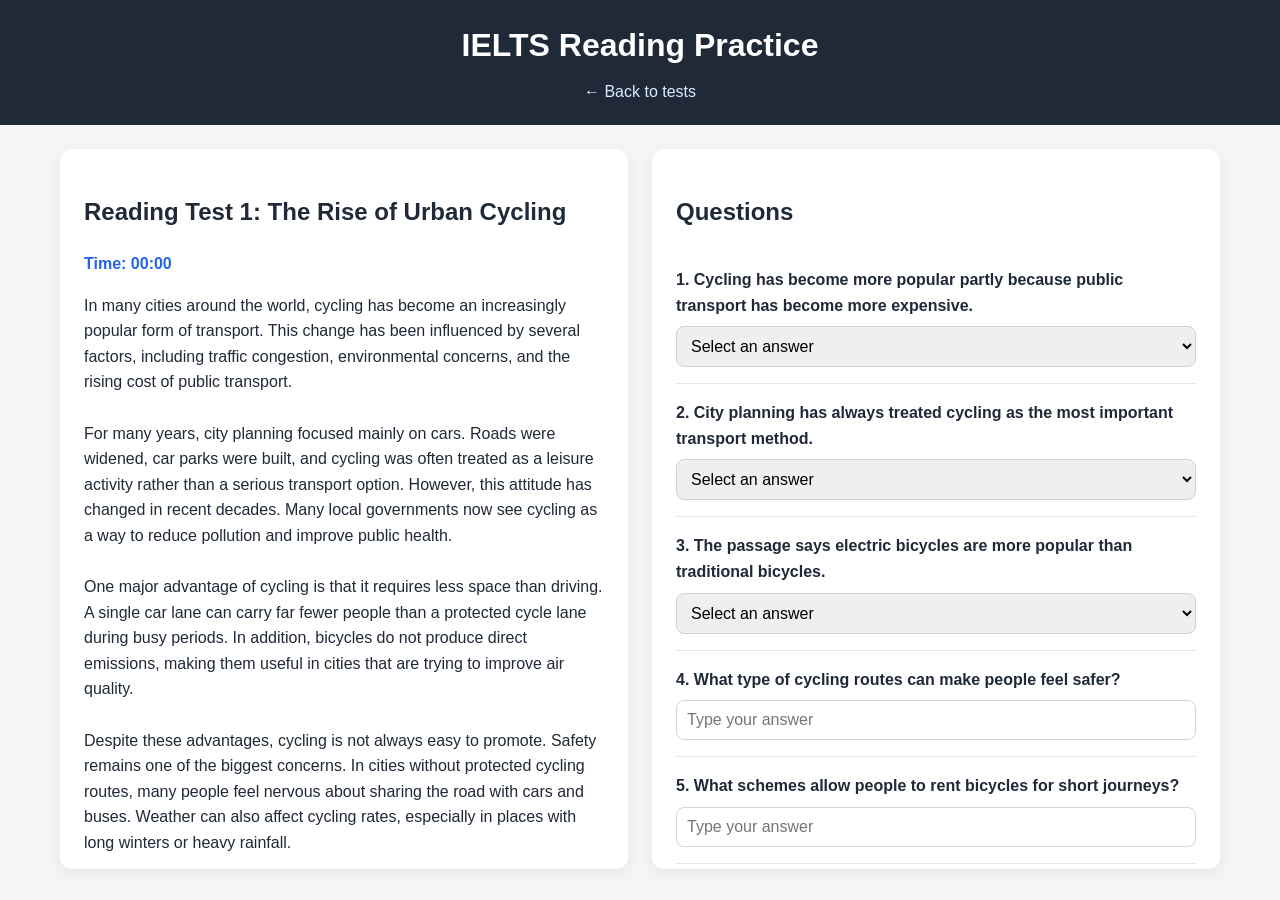
==== test.html @ 067eaa30 "Initial IELTS Reading Website" ====
<!DOCTYPE html>
<html lang="en">
<head>
  <meta charset="UTF-8" />
  <meta name="viewport" content="width=device-width, initial-scale=1.0" />
  <title>Reading Test</title>
  <link rel="stylesheet" href="css/style.css" />
</head>
<body>
  <header class="site-header small-header">
    <h1>IELTS Reading Practice</h1>
    <a href="index.html" class="back-link">← Back to tests</a>
  </header>

  <main class="test-layout">
    <section class="passage-panel card">
      <h2 id="test-title">Loading...</h2>
      <p class="timer">Time: <span id="timer">00:00</span></p>
      <article id="passage" class="passage"></article>
    </section>

    <section class="questions-panel card">
      <h2>Questions</h2>
      <form id="questions-form"></form>
      <button id="submit-btn" class="primary-btn">Submit Answers</button>
      <div id="result" class="result hidden"></div>
    </section>
  </main>

  <script src="js/app.js"></script>
</body>
</html>
---- css/style.css ----
* {
  box-sizing: border-box;
}

body {
  margin: 0;
  font-family: Arial, Helvetica, sans-serif;
  background: #f4f6f8;
  color: #1f2937;
  line-height: 1.6;
}

.site-header {
  background: #1f2937;
  color: white;
  padding: 32px 20px;
  text-align: center;
}

.site-header h1 {
  margin: 0 0 8px;
}

.small-header {
  padding: 20px;
}

.back-link {
  color: #dbeafe;
  text-decoration: none;
}

.container {
  max-width: 900px;
  margin: 32px auto;
  padding: 0 20px;
}

.card {
  background: white;
  border-radius: 12px;
  padding: 24px;
  box-shadow: 0 4px 16px rgba(0, 0, 0, 0.08);
}

.test-list {
  display: grid;
  gap: 16px;
  margin-top: 20px;
}

.test-card {
  display: block;
  padding: 20px;
  border: 1px solid #e5e7eb;
  border-radius: 10px;
  text-decoration: none;
  color: inherit;
  background: #fafafa;
}

.test-card:hover {
  background: #eef2ff;
}

.test-card h3 {
  margin-top: 0;
}

.test-card span {
  font-weight: bold;
  color: #2563eb;
}

.test-layout {
  display: grid;
  grid-template-columns: 1fr 1fr;
  gap: 24px;
  max-width: 1200px;
  margin: 24px auto;
  padding: 0 20px;
}

.passage-panel,
.questions-panel {
  max-height: 80vh;
  overflow-y: auto;
}

.passage {
  white-space: pre-line;
}

.timer {
  font-weight: bold;
  color: #2563eb;
}

.question-block {
  border-bottom: 1px solid #e5e7eb;
  padding: 16px 0;
}

.question-block label {
  display: block;
  font-weight: bold;
  margin-bottom: 8px;
}

.question-block input,
.question-block select {
  width: 100%;
  padding: 10px;
  border: 1px solid #cbd5e1;
  border-radius: 8px;
  font-size: 16px;
}

.primary-btn {
  width: 100%;
  margin-top: 20px;
  padding: 14px;
  border: none;
  border-radius: 8px;
  background: #2563eb;
  color: white;
  font-size: 16px;
  cursor: pointer;
}

.primary-btn:hover {
  background: #1d4ed8;
}

.result {
  margin-top: 20px;
  padding: 16px;
  border-radius: 8px;
  background: #ecfdf5;
  border: 1px solid #bbf7d0;
}

.result-item {
  padding: 10px 0;
  border-bottom: 1px solid #d1fae5;
}

.correct {
  color: #15803d;
  font-weight: bold;
}

.incorrect {
  color: #b91c1c;
  font-weight: bold;
}

.hidden {
  display: none;
}

.site-footer {
  text-align: center;
  padding: 20px;
  color: #6b7280;
}

@media (max-width: 800px) {
  .test-layout {
    grid-template-columns: 1fr;
  }

  .passage-panel,
  .questions-panel {
    max-height: none;
  }
}
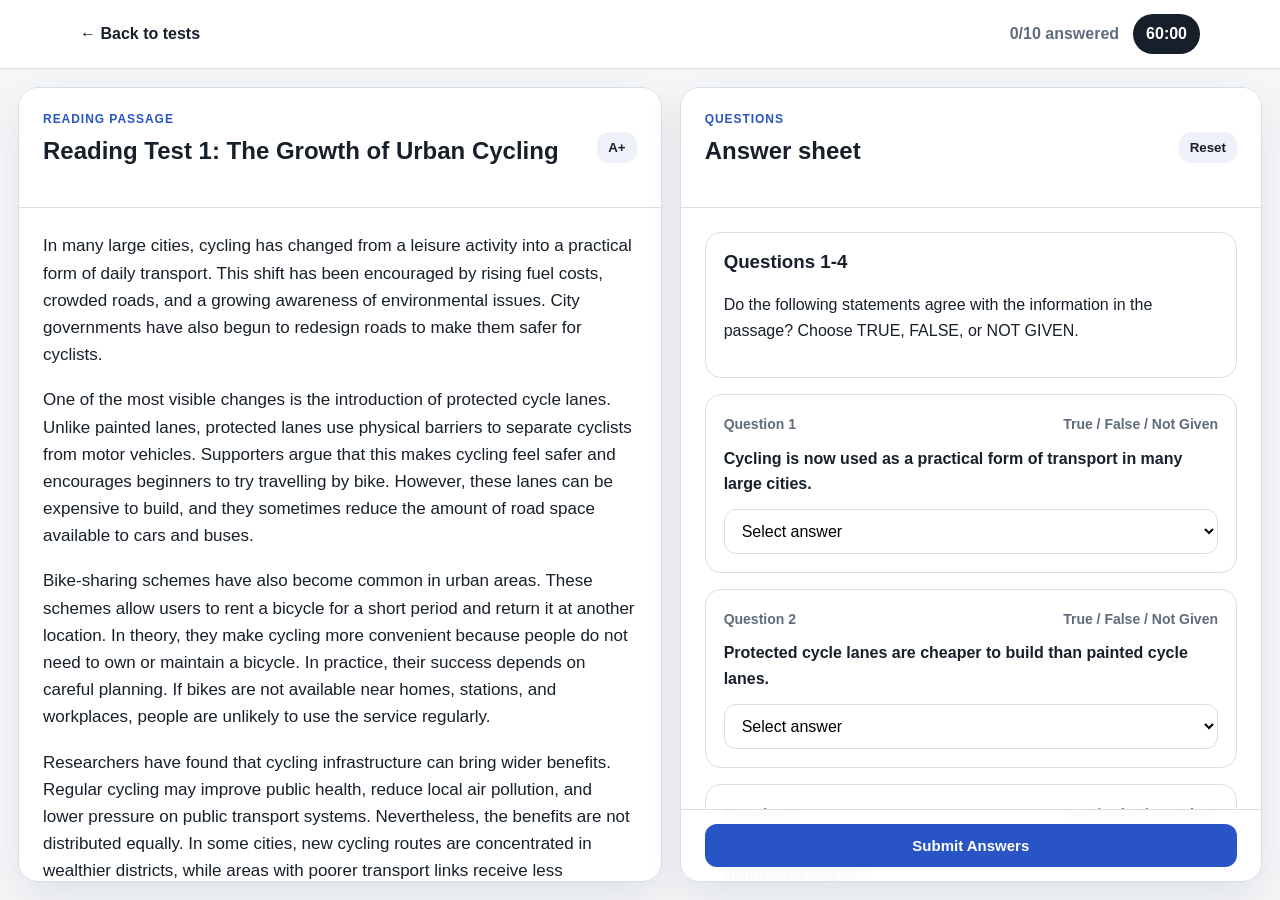
==== commit 2f8441ef: "Improved version based on the 1.0 version, with better UI and more features." ====
--- a/test.html
+++ b/test.html
@@ -3,27 +3,48 @@
 <head>
   <meta charset="UTF-8" />
   <meta name="viewport" content="width=device-width, initial-scale=1.0" />
-  <title>Reading Test</title>
+  <title>IELTS Reading Test</title>
   <link rel="stylesheet" href="css/style.css" />
 </head>
 <body>
-  <header class="site-header small-header">
-    <h1>IELTS Reading Practice</h1>
-    <a href="index.html" class="back-link">← Back to tests</a>
+  <header class="test-header">
+    <div class="container test-header-inner">
+      <a class="back-link" href="index.html">← Back to tests</a>
+      <div class="test-status">
+        <span id="question-progress">0 answered</span>
+        <span id="timer" class="timer">60:00</span>
+      </div>
+    </div>
   </header>
 
-  <main class="test-layout">
-    <section class="passage-panel card">
-      <h2 id="test-title">Loading...</h2>
-      <p class="timer">Time: <span id="timer">00:00</span></p>
-      <article id="passage" class="passage"></article>
+  <main class="test-shell">
+    <section class="passage-panel" aria-label="Reading passage">
+      <div class="panel-toolbar">
+        <div>
+          <p class="eyebrow">Reading passage</p>
+          <h1 id="test-title">Loading...</h1>
+        </div>
+        <button id="increase-font" class="small-button" type="button">A+</button>
+      </div>
+      <article id="passage" class="passage-content"></article>
     </section>
 
-    <section class="questions-panel card">
-      <h2>Questions</h2>
-      <form id="questions-form"></form>
-      <button id="submit-btn" class="primary-btn">Submit Answers</button>
-      <div id="result" class="result hidden"></div>
+    <section class="questions-panel" aria-label="Questions">
+      <div class="panel-toolbar sticky-toolbar">
+        <div>
+          <p class="eyebrow">Questions</p>
+          <h2>Answer sheet</h2>
+        </div>
+        <button id="reset-test" class="small-button" type="button">Reset</button>
+      </div>
+
+      <form id="answers-form" class="questions-form"></form>
+
+      <div class="submit-bar">
+        <button id="submit-button" class="button primary full-width" type="button">Submit Answers</button>
+      </div>
+
+      <section id="result" class="result-box hidden" aria-live="polite"></section>
     </section>
   </main>
 
--- a/css/style.css
+++ b/css/style.css
@@ -1,3 +1,20 @@
+:root {
+  --bg: #f4f6f8;
+  --panel: #ffffff;
+  --text: #17202a;
+  --muted: #5f6c7b;
+  --border: #d8dee6;
+  --primary: #2854c5;
+  --primary-dark: #1e3f94;
+  --good-bg: #eaf7ef;
+  --good-text: #176b35;
+  --bad-bg: #fff0f0;
+  --bad-text: #a32626;
+  --warning-bg: #fff8e5;
+  --warning-text: #7a5600;
+  --shadow: 0 16px 40px rgba(15, 23, 42, 0.08);
+}
+
 * {
   box-sizing: border-box;
 }
@@ -5,173 +22,416 @@
 body {
   margin: 0;
   font-family: Arial, Helvetica, sans-serif;
-  background: #f4f6f8;
-  color: #1f2937;
+  background: var(--bg);
+  color: var(--text);
   line-height: 1.6;
 }
 
+.container {
+  width: min(1120px, calc(100% - 32px));
+  margin: 0 auto;
+}
+
+.site-header,
+.test-header {
+  background: var(--panel);
+  border-bottom: 1px solid var(--border);
+}
+
 .site-header {
-  background: #1f2937;
-  color: white;
-  padding: 32px 20px;
-  text-align: center;
-}
-
-.site-header h1 {
+  position: sticky;
+  top: 0;
+  z-index: 20;
+}
+
+.header-inner,
+.test-header-inner {
+  display: flex;
+  align-items: center;
+  justify-content: space-between;
+  min-height: 68px;
+  gap: 16px;
+}
+
+.brand,
+.back-link {
+  color: var(--text);
+  font-weight: 700;
+  text-decoration: none;
+}
+
+.badge {
+  border: 1px solid var(--border);
+  border-radius: 999px;
+  padding: 6px 12px;
+  color: var(--muted);
+  font-size: 14px;
+}
+
+.home-layout {
+  padding: 32px 0 48px;
+}
+
+.card,
+.mini-card {
+  background: var(--panel);
+  border: 1px solid var(--border);
+  border-radius: 22px;
+  box-shadow: var(--shadow);
+}
+
+.hero {
+  padding: 42px;
+}
+
+.eyebrow {
   margin: 0 0 8px;
-}
-
-.small-header {
+  color: var(--primary);
+  font-size: 12px;
+  font-weight: 700;
+  letter-spacing: 0.08em;
+  text-transform: uppercase;
+}
+
+h1,
+h2,
+h3 {
+  margin-top: 0;
+  line-height: 1.18;
+}
+
+.hero h1 {
+  max-width: 780px;
+  font-size: clamp(34px, 6vw, 60px);
+  margin-bottom: 18px;
+}
+
+.hero-text {
+  max-width: 720px;
+  color: var(--muted);
+  font-size: 18px;
+}
+
+.hero-actions {
+  display: flex;
+  gap: 12px;
+  flex-wrap: wrap;
+  margin-top: 26px;
+}
+
+.button,
+.small-button {
+  border: 0;
+  border-radius: 12px;
+  cursor: pointer;
+  font-weight: 700;
+  text-decoration: none;
+  display: inline-flex;
+  justify-content: center;
+  align-items: center;
+}
+
+.button {
+  padding: 13px 18px;
+  font-size: 15px;
+}
+
+.small-button {
+  background: #eef2f8;
+  color: var(--text);
+  padding: 8px 11px;
+}
+
+.primary {
+  background: var(--primary);
+  color: #fff;
+}
+
+.primary:hover {
+  background: var(--primary-dark);
+}
+
+.secondary {
+  background: #eef2f8;
+  color: var(--text);
+}
+
+.full-width {
+  width: 100%;
+}
+
+.stats-grid {
+  display: grid;
+  grid-template-columns: repeat(3, 1fr);
+  gap: 16px;
+  margin: 20px 0;
+}
+
+.mini-card {
   padding: 20px;
 }
 
-.back-link {
-  color: #dbeafe;
-  text-decoration: none;
-}
-
-.container {
-  max-width: 900px;
-  margin: 32px auto;
-  padding: 0 20px;
-}
-
-.card {
-  background: white;
-  border-radius: 12px;
-  padding: 24px;
-  box-shadow: 0 4px 16px rgba(0, 0, 0, 0.08);
+.mini-card strong,
+.mini-card span {
+  display: block;
+}
+
+.mini-card span {
+  color: var(--muted);
+  margin-top: 4px;
+}
+
+.section-heading {
+  padding: 28px 28px 0;
 }
 
 .test-list {
   display: grid;
-  gap: 16px;
-  margin-top: 20px;
+  gap: 14px;
+  padding: 0 28px 28px;
 }
 
 .test-card {
-  display: block;
+  display: flex;
+  justify-content: space-between;
+  gap: 18px;
   padding: 20px;
-  border: 1px solid #e5e7eb;
-  border-radius: 10px;
+  border: 1px solid var(--border);
+  border-radius: 16px;
   text-decoration: none;
-  color: inherit;
-  background: #fafafa;
+  color: var(--text);
+  background: #fff;
 }
 
 .test-card:hover {
-  background: #eef2ff;
-}
-
-.test-card h3 {
-  margin-top: 0;
-}
-
-.test-card span {
-  font-weight: bold;
-  color: #2563eb;
-}
-
-.test-layout {
+  border-color: var(--primary);
+}
+
+.test-card p {
+  margin: 6px 0 0;
+  color: var(--muted);
+}
+
+.site-footer {
+  padding: 24px 0;
+  color: var(--muted);
+  border-top: 1px solid var(--border);
+}
+
+.test-header {
+  position: sticky;
+  top: 0;
+  z-index: 30;
+}
+
+.test-status {
+  display: flex;
+  align-items: center;
+  gap: 14px;
+  color: var(--muted);
+  font-weight: 700;
+}
+
+.timer {
+  background: var(--text);
+  color: #fff;
+  border-radius: 999px;
+  padding: 7px 13px;
+  font-variant-numeric: tabular-nums;
+}
+
+.test-shell {
   display: grid;
-  grid-template-columns: 1fr 1fr;
-  gap: 24px;
-  max-width: 1200px;
-  margin: 24px auto;
-  padding: 0 20px;
+  grid-template-columns: minmax(0, 1.05fr) minmax(360px, 0.95fr);
+  gap: 18px;
+  height: calc(100vh - 69px);
+  padding: 18px;
 }
 
 .passage-panel,
 .questions-panel {
-  max-height: 80vh;
-  overflow-y: auto;
-}
-
-.passage {
-  white-space: pre-line;
-}
-
-.timer {
-  font-weight: bold;
-  color: #2563eb;
-}
-
-.question-block {
-  border-bottom: 1px solid #e5e7eb;
-  padding: 16px 0;
-}
-
-.question-block label {
+  background: var(--panel);
+  border: 1px solid var(--border);
+  border-radius: 20px;
+  overflow: auto;
+  box-shadow: var(--shadow);
+}
+
+.panel-toolbar {
+  display: flex;
+  align-items: center;
+  justify-content: space-between;
+  gap: 16px;
+  padding: 22px 24px;
+  border-bottom: 1px solid var(--border);
+  background: #fff;
+}
+
+.sticky-toolbar {
+  position: sticky;
+  top: 0;
+  z-index: 5;
+}
+
+.passage-content {
+  padding: 24px;
+  font-size: 17px;
+}
+
+.passage-content.large-text {
+  font-size: 19px;
+}
+
+.passage-content p {
+  margin-top: 0;
+  margin-bottom: 18px;
+}
+
+.questions-form {
+  padding: 24px;
+  padding-bottom: 96px;
+}
+
+.question-card {
+  border: 1px solid var(--border);
+  border-radius: 16px;
+  padding: 18px;
+  margin-bottom: 16px;
+  background: #fff;
+}
+
+.question-card.correct {
+  border-color: #a4dfb6;
+  background: var(--good-bg);
+}
+
+.question-card.incorrect {
+  border-color: #f1a3a3;
+  background: var(--bad-bg);
+}
+
+.question-meta {
+  display: flex;
+  justify-content: space-between;
+  gap: 12px;
+  margin-bottom: 10px;
+  color: var(--muted);
+  font-size: 14px;
+  font-weight: 700;
+}
+
+.question-text {
+  margin: 0 0 12px;
+  font-weight: 700;
+}
+
+.answer-input,
+.answer-select {
+  width: 100%;
+  border: 1px solid var(--border);
+  border-radius: 12px;
+  padding: 12px 13px;
+  font-size: 16px;
+  background: #fff;
+}
+
+.options-list {
+  display: grid;
+  gap: 10px;
+}
+
+.option-item {
+  display: flex;
+  gap: 10px;
+  align-items: flex-start;
+  border: 1px solid var(--border);
+  border-radius: 12px;
+  padding: 11px;
+  cursor: pointer;
+  background: #fff;
+}
+
+.feedback {
+  margin-top: 12px;
+  padding: 12px;
+  border-radius: 12px;
+  background: #fff;
+  color: var(--muted);
+  font-size: 14px;
+}
+
+.submit-bar {
+  position: sticky;
+  bottom: 0;
+  padding: 14px 24px;
+  border-top: 1px solid var(--border);
+  background: rgba(255, 255, 255, 0.94);
+  backdrop-filter: blur(10px);
+}
+
+.result-box {
+  margin: 0 24px 24px;
+  padding: 20px;
+  border-radius: 16px;
+  border: 1px solid var(--border);
+  background: #fff;
+}
+
+.result-box h3 {
+  margin-bottom: 8px;
+}
+
+.result-grid {
+  display: grid;
+  grid-template-columns: repeat(3, 1fr);
+  gap: 10px;
+  margin-top: 16px;
+}
+
+.result-item {
+  background: #f5f7fb;
+  border-radius: 14px;
+  padding: 14px;
+}
+
+.result-item span {
   display: block;
-  font-weight: bold;
-  margin-bottom: 8px;
-}
-
-.question-block input,
-.question-block select {
-  width: 100%;
-  padding: 10px;
-  border: 1px solid #cbd5e1;
-  border-radius: 8px;
-  font-size: 16px;
-}
-
-.primary-btn {
-  width: 100%;
-  margin-top: 20px;
-  padding: 14px;
-  border: none;
-  border-radius: 8px;
-  background: #2563eb;
-  color: white;
-  font-size: 16px;
-  cursor: pointer;
-}
-
-.primary-btn:hover {
-  background: #1d4ed8;
-}
-
-.result {
-  margin-top: 20px;
-  padding: 16px;
-  border-radius: 8px;
-  background: #ecfdf5;
-  border: 1px solid #bbf7d0;
-}
-
-.result-item {
-  padding: 10px 0;
-  border-bottom: 1px solid #d1fae5;
-}
-
-.correct {
-  color: #15803d;
-  font-weight: bold;
-}
-
-.incorrect {
-  color: #b91c1c;
-  font-weight: bold;
+  color: var(--muted);
+  font-size: 13px;
+}
+
+.result-item strong {
+  display: block;
+  font-size: 22px;
 }
 
 .hidden {
   display: none;
 }
 
-.site-footer {
-  text-align: center;
-  padding: 20px;
-  color: #6b7280;
-}
-
-@media (max-width: 800px) {
-  .test-layout {
+@media (max-width: 900px) {
+  .stats-grid,
+  .result-grid {
     grid-template-columns: 1fr;
+  }
+
+  .hero {
+    padding: 28px;
+  }
+
+  .test-shell {
+    display: block;
+    height: auto;
+    padding: 12px;
   }
 
   .passage-panel,
   .questions-panel {
     max-height: none;
+    margin-bottom: 12px;
   }
-}
+
+  .test-card {
+    display: block;
+  }
+}
